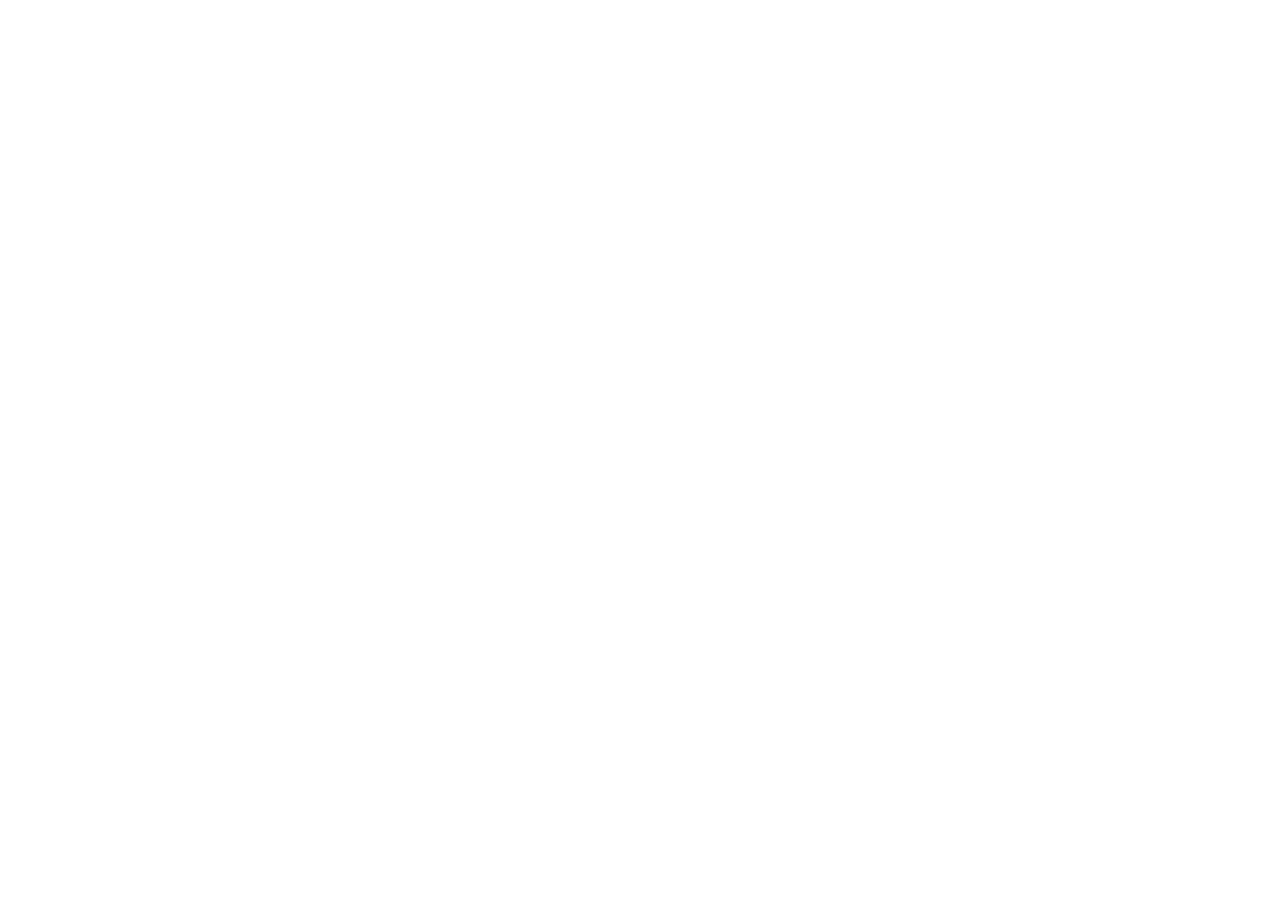
==== docs/index.html @ 2cf7071a "add wikidata graph visualization" ====
<!DOCTYPE html>
<html lang="en">
<head>
    <meta charset="UTF-8">
    <meta http-equiv="X-UA-Compatible" content="IE=edge">
    <meta name="viewport" content="width=device-width, initial-scale=1.0">
    <title>Document</title>
</head>
<body>
    <a href="wikidata_graph.html"></a>
</body>
</html>
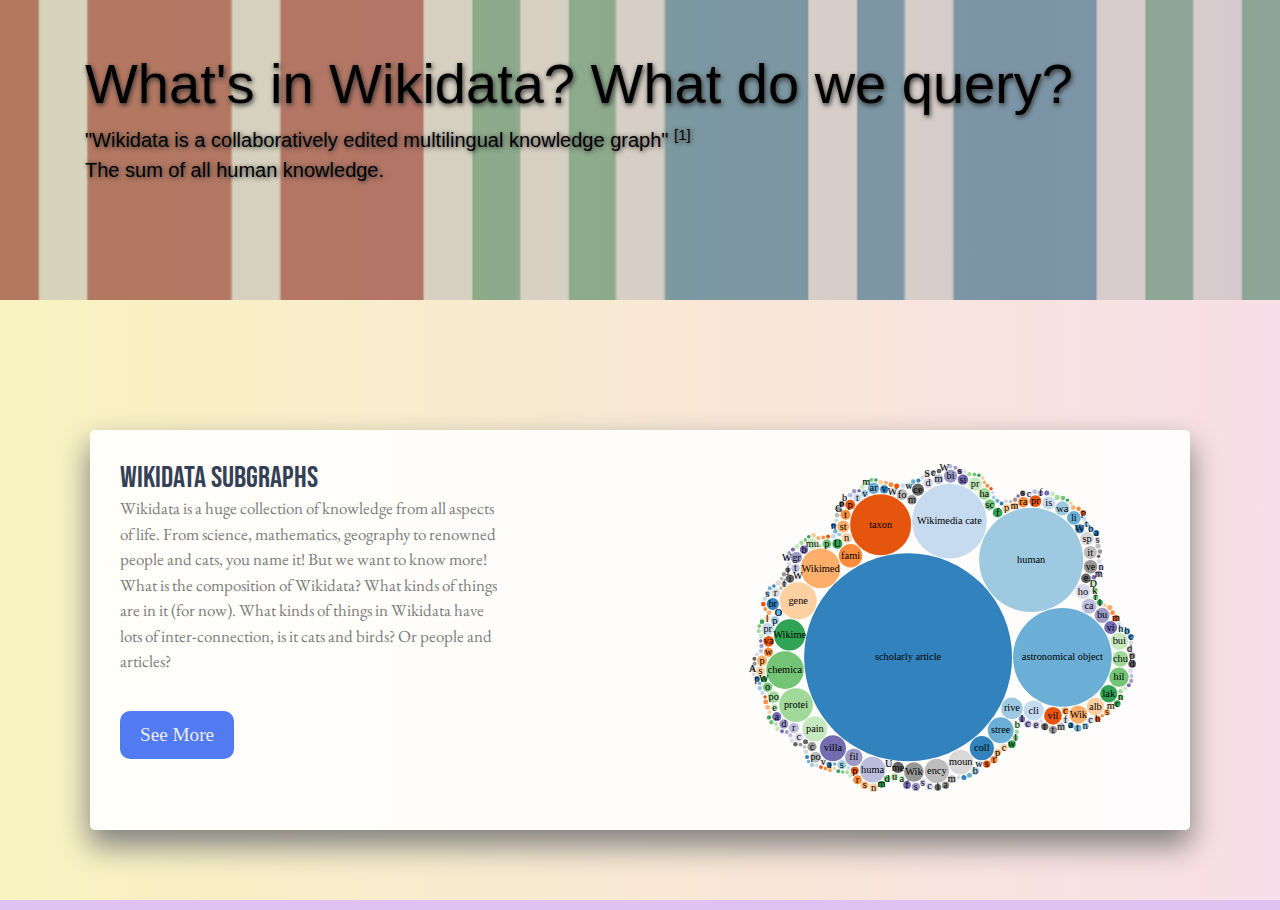
==== commit 39c3ab3a: "add and minimally update home page" ====
--- a/docs/index.html
+++ b/docs/index.html
@@ -4,9 +4,41 @@
     <meta charset="UTF-8">
     <meta http-equiv="X-UA-Compatible" content="IE=edge">
     <meta name="viewport" content="width=device-width, initial-scale=1.0">
-    <title>Document</title>
+    <link rel="stylesheet" href="https://maxcdn.bootstrapcdn.com/bootstrap/4.0.0/css/bootstrap.min.css" integrity="sha384-Gn5384xqQ1aoWXA+058RXPxPg6fy4IWvTNh0E263XmFcJlSAwiGgFAW/dAiS6JXm" crossorigin="anonymous">
+    <link rel="stylesheet" href="https://cdnjs.cloudflare.com/ajax/libs/font-awesome/4.7.0/css/font-awesome.min.css">
+    <link rel="stylesheet" href="assets/main.css">
+    <title>Home</title>
 </head>
 <body>
     <a href="wikidata_graph.html"></a>
+
+    <img src="images/wdLogo.jpg" id="jumbo-img"/>
+    <div class="container" id="jumbo-container">
+        <h1 class="display-4">What's in Wikidata? What do we query?</h1>
+        <p class="lead">
+            "Wikidata is a collaboratively edited multilingual knowledge graph"
+            <sup><a href="https://en.wikipedia.org/wiki/Wikidata" class="clean-a">[1]</a></sup>
+            <br/>
+            The sum of all human knowledge.
+        </p>
+    </div>
+
+
+    <div class="custom-container">	
+        <div class="card-details">
+            <h1>Wikidata Subgraphs</h1>    
+            <p class="information">
+                Wikidata is a huge collection of knowledge from all aspects of life. From science, mathematics, geography to renowned people and cats, you name it!
+                But we want to know more! What is the composition of Wikidata? What kinds of things are in it (for now). What kinds of things in Wikidata have lots of 
+                inter-connection, is it cats and birds? Or people and articles?
+            </p>
+            <a class="btn" href="wikidata_graph.html">See More</a>     
+        </div>
+        <div class="card-image">
+            <img src="images/wdgraph.svg" alt="Wikidata Graph" style="width:80%;">
+        </div>
+
+    </div>
 </body>
-</html>+</html>
+
--- a/docs/assets/main.css
+++ b/docs/assets/main.css
@@ -0,0 +1,126 @@
+@import url('https://fonts.googleapis.com/css2?family=Bebas+Neue&family=Bree+Serif&family=EB+Garamond:ital,wght@0,500;1,800&display=swap');
+
+
+body {
+    background: #DFC2F2;
+	background-image: linear-gradient( to right, #ffffb3cc,#ffe6e6c9);
+	background-attachment: fixed;	
+	background-size: cover;
+}
+
+#jumbo-container{
+    height: 300px;
+    color: #000000;
+    z-index: 10;
+    margin-top: 50px;
+}
+
+#jumbo-container h1 {
+    text-shadow: 1px 2px 5px rgb(46, 46, 46);
+}
+
+#jumbo-container p {
+    text-shadow: 1px 1px 5px rgb(46, 46, 46);
+}
+
+#jumbo-img {
+    width: 100%;
+    height: 300px;
+    top: 0px;
+    opacity: 50%;
+    position: absolute;
+    z-index: -10;
+}
+.custom-container{
+	box-shadow: 0 15px 30px 1px grey;
+	background: rgba(255, 255, 255, 0.90);
+	text-align: center;
+	border-radius: 5px;
+	overflow: hidden;
+	margin: 5em auto;
+	height: 400px;
+	width: 1100px;
+}
+
+.card-details {
+	position: relative;
+	text-align: left;
+	overflow: hidden;
+	padding: 30px;
+	height: 100%;
+	float: left;
+	width: 40%;
+}
+
+.custom-container .card-details h1{
+	font-family: 'Bebas Neue', cursive;
+	display: inline-block;
+	position: relative;
+	font-size: 30px;
+	color: #344055;
+	margin: 0;
+}
+
+.custom-container .card-details > p {
+    font-family: 'EB Garamond', serif;
+	/* text-align: center; */
+	font-size: 17px;
+	color: #7d7d7d;
+	
+}
+
+.btn {
+	transform: translateY(0px);
+	transition: 0.3s linear;
+	background:  #527af1;
+	border-radius: 10px;
+    position: relative;
+    overflow: hidden;
+	cursor: pointer;
+	outline: none;
+	border: none;
+	color: #eee;
+	padding: 0;
+	margin: 0;
+    font-family: 'Farsan', cursive;
+	transition: transform 0.3s;
+	display: inline-block;
+    padding: 10px 20px;
+	font-size: 1.2em;
+    margin: 0;
+	margin-top:20px;
+}
+
+.btn:hover{transform: translateY(-6px);
+	background: #255fd3;}
+
+
+a.btn {
+    -webkit-appearance: button;
+    -moz-appearance: button;
+    appearance: button;
+
+    text-decoration: none;
+	color: #eee;
+}
+
+.clean-a{
+    text-decoration: none;
+	color: initial;
+}
+
+.card-image {
+	transition: all 0.3s ease-out;
+	display: inline-block;
+	position: relative;
+	overflow: hidden;
+	/* height: 100%; */
+	float: right;
+	width: 45%;
+	display: inline-block;
+}
+
+.custom-container img {width: 100%;height: 100%;}
+
+.card-image:hover img {transition: all 0.3s ease-out;}
+.card-image:hover img {transform: scale(1.2, 1.2);}